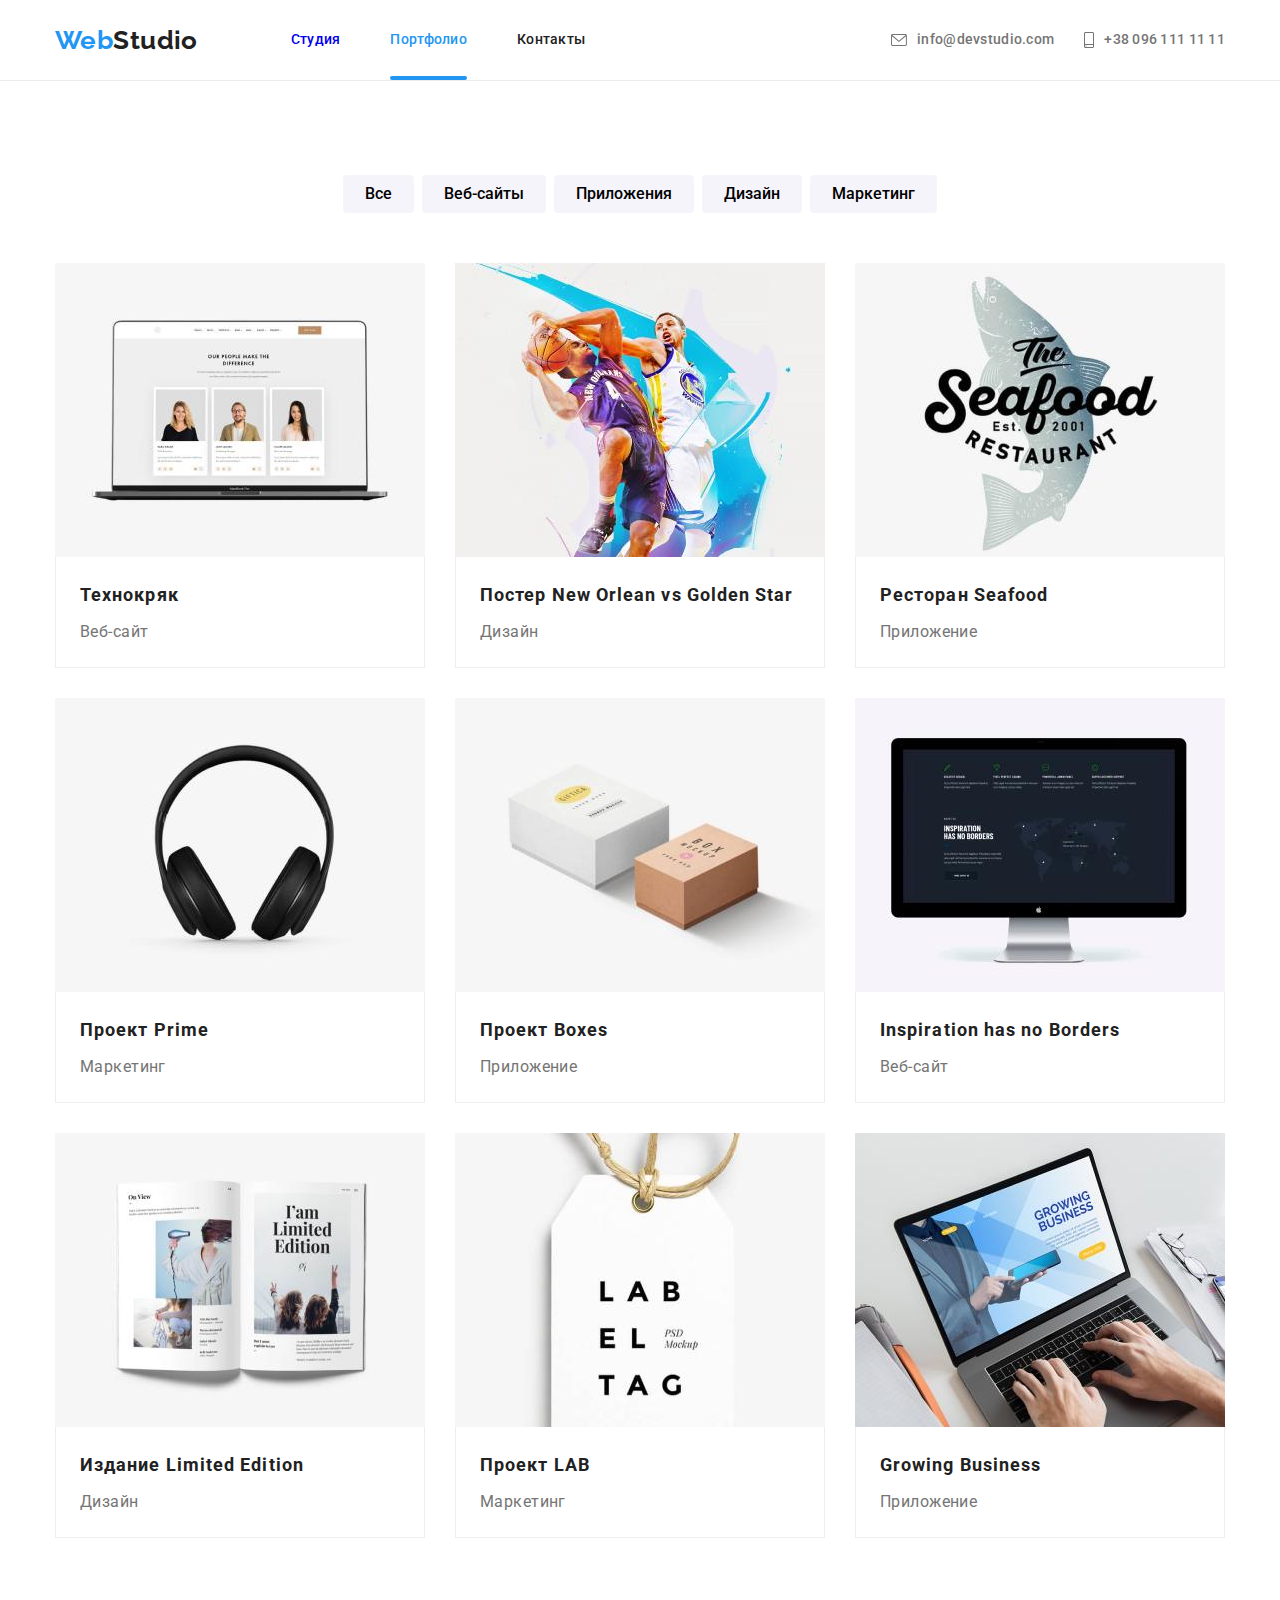
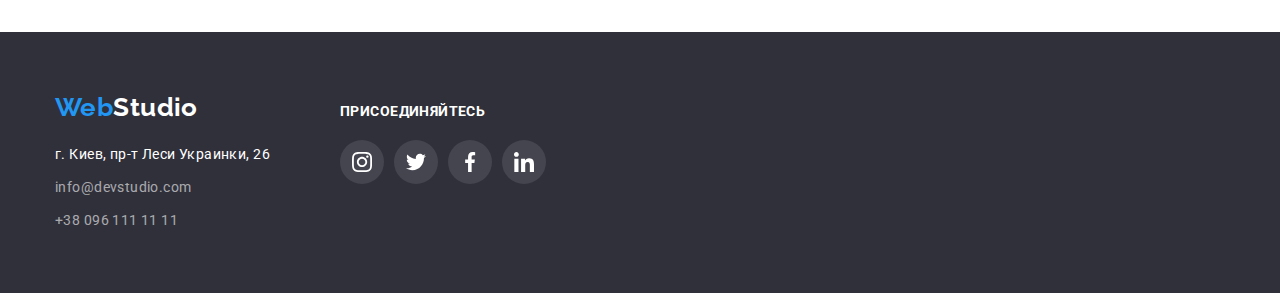
==== portfolio.html @ 10dc18d7 "modal" ====
<!DOCTYPE html>
<html lang="ru">
<head>
    <meta charset="UTF-8">
    <meta http-equiv="X-UA-Compatible" content="IE=edge">
    <meta name="viewport" content="width=device-width, initial-scale=1.0">
    <title>Portfolio</title>
    <link href="https://fonts.googleapis.com/css2?family=Raleway:wght@700&family=Roboto:wght@400;500;700;900&display=swap"
        rel="stylesheet">
    <link rel="stylesheet" href="https://cdnjs.cloudflare.com/ajax/libs/modern-normalize/1.1.0/modern-normalize.min.css">
    <link rel="stylesheet" href="./css/styles.css">
</head>
<body>
    <!-- шапка -->
    <header class="page-header">
        <div class="conteiner main-nav">
            <nav class="contacts-header">
                <a class="logo" href="">Web<span class="colortext">Studio</span></a>
                <ul class="contacts">
                    <li class="item"><a href="./index.html" class="contacts-link">Студия</a></li>
                    <li class="item"><a href="" class="contacts-link current">Портфолио</a></li>
                    <li class="item"><a href="" class="contacts-link">Контакты</a></li>
                </ul>
            </nav>
            <ul class="items-icon">
    
                <li class="items">
    
                    <a href="mailto:info@devstudio.com" class="social-link-mail">
                        <svg class="icon-envelope" wight="16" height="12">
                            <use href="./imeges/icons.svg#icon-envelope"></use>
                        </svg>
                        info@devstudio.com</a>
                </li>
    
                <li class="items">
                    <a href="tel:+380961111111" class="social-link-tel">
                        <svg class="icon-smartphone" wight="10" height="16">
                            <use href="./imeges/icons.svg#icon-smartphone"></use>
                        </svg>
                        +38 096 111 11 11</a>
                </li>
    
            </ul>
    
        </div>
    
    </header>

<!-- Портфолио -->
<main class="">
    <section class="section">
        <div class="conteiner">
            <h1 hidden>Портфолио</h1>
            <ul class="buttons">
                <li class="botton"><button class="button-iten" type="button">Все</button></li>
                <li class="botton"><button class="button-iten" type="button">Веб-сайты</button></li>
                <li class="botton"><button class="button-iten" type="button">Приложения</button></li>
                <li class="botton"><button class="button-iten" type="button">Дизайн</button></li>
                <li class="botton"><button class="button-iten" type="button">Маркетинг</button></li>
            </ul>
  
    

    <!-- Проекты -->

    <ul class="portfolio">
        <li class="project">
            <a class="project-link" href="">
                <div class="project-overlay">
             <img class="project-img" src="./imeges/project(1).jpg" alt="на экране компьютера фото троих людей" width="370">
            <div class="div-overlay">
             <div class="overlay">
                <p class="text-overlay">Ресурс пропонує комплексні пропозиції з різним рівнем функціоналу та сервісів. Все це дозволить відвідувачу отримати
            вичерпні відомості про компанію чи приватну особу.</p>
             </div>
          </div>
             </div>

             <div class="block-project">
                <h2 class="project-name">Технокряк</h2>
            <p class="project-text">Веб-сайт</p>
            </div>
            </a>
        </li>
        
        <li class="project">
        <a class="project-link" href="">
            <div class="project-overlay">
          <img class="project-img" src="./imeges/project(2).jpg" alt="два парня играют в баскетбол" width="370">
            <div class="div-overlay">
                <div class="overlay">
                    <p class="text-overlay">Ресурс пропонує комплексні пропозиції з різним рівнем функціоналу та сервісів. Все це
                        дозволить відвідувачу отримати
                        вичерпні відомості про компанію чи приватну особу.</p>
                </div>
            </div>
            </div>
          <div class="block-project">
           <h2 class="project-name">Постер New Orlean vs Golden Star</h2> 
           <p class="project-text">Дизайн</p>
           </div>
           </a>
        </li>
        <li class="project">
         <a class="project-link" href="">
          <div class="project-overlay">
            <img class="project-img" src="./imeges/project(3).jpg" alt="лого ресторана the seabood" width="370">
            <div class="div-overlay">
                <div class="overlay">
                    <p class="text-overlay">Ресурс пропонує комплексні пропозиції з різним рівнем функціоналу та сервісів. Все це
                        дозволить відвідувачу отримати
                        вичерпні відомості про компанію чи приватну особу.</p>
                </div>
            </div>
            </div>
            <div class="block-project">
            <h2 class="project-name">Ресторан Seafood</h2>  
            <p class="project-text">Приложение</p>
            </div>
        </a>
        </li>
        <li class="project">
            <a class="project-link" href="">
            <div class="project-overlay">
            <img class="project-img" src="./imeges/project(4).jpg" alt="наушники черного цвета" width="370">
        <div class="div-overlay">
            <div class="overlay">
                <p class="text-overlay">Ресурс пропонує комплексні пропозиції з різним рівнем функціоналу та сервісів. Все це
                    дозволить відвідувачу отримати
                    вичерпні відомості про компанію чи приватну особу.</p>
            </div>
        </div>
        </div>
            <div class="block-project">
            <h2 class="project-name">Проект Prime</h2> 
            <p class="project-text">Маркетинг</p>
            </div>
        </a>
    </li>
        <li class="project">
            <a class="project-link" href="">
            <div class="project-overlay">
            <img class="project-img" src="./imeges/project(5).jpg" alt="коробка белого цвета и коробка бежевого цвета" width="370">
            <div class="div-overlay">
                <div class="overlay">
                    <p class="text-overlay">Ресурс пропонує комплексні пропозиції з різним рівнем функціоналу та сервісів. Все це
                        дозволить відвідувачу отримати
                        вичерпні відомості про компанію чи приватну особу.</p>
                </div>
            </div>
            </div>
            <div class="block-project">
            <h2 class="project-name">Проект Boxes</h2>  
            <p class="project-text">Приложение</p>
            </div>
       </a>
        </li>
        <li class="project">
            <a class="project-link" href="">
                <div class="project-overlay">
            <img class="project-img" src="./imeges/project(6).jpg" alt="экран ноутбука с изображением части карты страны" width="370">
            <div class="div-overlay">
                <div class="overlay">
                    <p class="text-overlay">Ресурс пропонує комплексні пропозиції з різним рівнем функціоналу та сервісів. Все це
                        дозволить відвідувачу отримати
                        вичерпні відомості про компанію чи приватну особу.</p>
                </div>
            </div>
            </div>
            <div class="block-project">
            <h2 class="project-name">Inspiration has no Borders</h2>
            <p class="project-text">Веб-сайт</p>
            </div>
        </a>
        </li>
        <li class="project">
        <a class="project-link" href="">
            <div class="project-overlay">
            <img class="project-img" src="./imeges/project(7).jpg" alt="открытая книга на первой странице которой девушка с феном в руке на второй две девушки" width="370">
            <div class="div-overlay">
                <div class="overlay">
                    <p class="text-overlay">Ресурс пропонує комплексні пропозиції з різним рівнем функціоналу та сервісів. Все це
                        дозволить відвідувачу отримати
                        вичерпні відомості про компанію чи приватну особу.</p>
                </div>
            </div>
            </div>
            <div class="block-project"> 
            <h2 class="project-name">Издание Limited Edition</h2>
            <p class="project-text">Дизайн</p>
            </div>
        </a>
        </li>
        <li class="project">
        <a class="project-link" href="">
            <div class="project-overlay">
             <img class="project-img" src="./imeges/project(8).jpg" alt="белая бирка с надписью labeltag" width="370">
            <div class="div-overlay">
                <div class="overlay">
                    <p class="text-overlay">Ресурс пропонує комплексні пропозиції з різним рівнем функціоналу та сервісів. Все це
                        дозволить відвідувачу отримати
                        вичерпні відомості про компанію чи приватну особу.</p>
                </div>
            </div>
            </div>
             <div class="block-project">
            <h2 class="project-name">Проект LAB</h2>
            <p class="project-text">Маркетинг</p>
            </div>
        </a>
        </li>
        <li class="project last">
            <a class="project-link" href="">
                <div class="project-overlay">
            <img class="project-img" src="./imeges/prpject(9).jpg" alt="руки работающие на клавеатуре ноутбука" width="370" >
        <div class="div-overlay">
            <div class="overlay">
                <p class="text-overlay">Ресурс пропонує комплексні пропозиції з різним рівнем функціоналу та сервісів. Все це
                    дозволить відвідувачу отримати
                    вичерпні відомості про компанію чи приватну особу.</p>
            </div>
        </div>
        </div>
            <div class="block-project">
            <h2 class="project-name">Growing Business</h2>
            <p class="project-text">Приложение</p>
            </div>
        </a>
        </li>
    </ul>
</div>
</section>
</main>

<!-- Подвал -->
<footer class="footer">
    <div class="conteiner box-footer">
        <div class="footer-box">
            <a class="logo web" href="">Web<span class="studiocolor">Studio</span></a>
            <address class="address">
                <ul class="link">
                    <li class="lk-footer"><a href="" class="link-address">г. Киев, пр-т Леси Украинки, 26</a></li>
                    <li class="lk-footer"><a href="mailto:info@devstudio.com" class="link-mail">info@devstudio.com</a>
                    </li>
                    <li class="lk-footer tel"><a href="tel:+380961111111" class="link-tel">+38 096 111 11 11</a></li>
                </ul>
            </address>
        </div>


        <div class="footer-box-icon">
            <p class="social-click">присоединяйтесь</p>
            <ul class="icon-footer">
                <li class="class-footer">
                    <a class="icon-footer-link" href="">
                        <svg class="footer-link" width="20" height="20">
                            <use href="./imeges/icons.svg#icon-instagram"></use>
                        </svg></a>
                </li>

                <li class="class-footer">
                    <a class="icon-footer-link" href="">
                        <svg class="footer-link" width="20" height="20">
                            <use href="./imeges/icons.svg#icon-twitter"></use>
                        </svg></a>
                </li>
                <li class="class-footer">
                    <a class="icon-footer-link" href="">
                        <svg class="footer-link" width="20" height="20">
                            <use href="./imeges/icons.svg#icon-facebook"></use>
                        </svg></a>
                </li>
                <li class="class-footer">
                    <a class="icon-footer-link" href="">
                        <svg class="footer-link" width="20" height="20">
                            <use href="./imeges/icons.svg#icon-linkedin"></use>
                        </svg></a>
                </li>

            </ul>
        </div>
    </div>
</footer>

</body>

</html>
---- css/styles.css ----
:root {--primary-text-color:#212121;
--titel-text-color:#757575;
--accent-color:#2196F3;
--primary-white-color:#FFFFFF;
--h-button-color:#188CE8;
--box-shadow-color:0px 4px 4px rgba(0, 0, 0, 0.15);
--color-link-footer:rgba(255, 255, 255, 0.6);
--select-button-color:#F5F4FA;
--background-color:#2F303A ;
--borderbox-portfolio-color:#EEEEEE;
}

html {
    box-sizing: border-box; }
    *,
    *::before,
    *::after {box-sizing: inherit;}

body {
    font-family: 'Roboto', sans-serif;
    font-size: 14px;
    letter-spacing: 0.03em;
    color: var(--primary-text-color);
    background-color: var(--primary-white-color);
}

a {text-decoration: none;
}
ul {list-style: none;
    padding: 0px;
    margin: 0px;
}
h1,h2,h3,h4,h5,h6,p {
margin: 0px;
}

img {
     display: block;
     max-width: 100%;
     height: auto;
}

/* Шапка */

.conteiner {
    width: 1200px;
    margin-left: auto;
    margin-right: auto;
    padding-left: 15px;
    padding-right: 15px;
    
}
.contacts-header {
    display: flex;
    align-items: center;
}
.logo {

    color: var(--accent-color);
    font-family: 'Raleway',
    sans-serif;
    font-weight: 700;
    font-size: 26px;
    line-height: 1.19;
    cursor: pointer; 
}

.colortext {
    
    color: var(--primary-text-color);
}

.contacts {
    color: var(--titel-text-color);
    font-weight: 500;
    line-height: 1.14;
    letter-spacing: 0.02em;
    cursor: pointer;


    transition: color 250ms cubic-bezier(0.4, 0, 0.2, 1);
}

.contacts :visited {
    color: var(--primary-text-color);
}
.contacts :hover,.contacts :focus {
color: var(--accent-color);
}

.contacts .contacts-link.current {
    color: var(--accent-color);
    
    position: relative;
    display: block;
   
}   


.social-link-mail,.social-link-tel {
    color: var(--titel-text-color);
        font-weight: 500;
        font-size: 14px;
        line-height: 1.14;
        letter-spacing: 0.02em;
    }

  .social-link {
        transition: color 250ms cubic-bezier(0.4, 0, 0.2, 1);
}

 .social-link:hover,.social-link:focus {
    color: var(--accent-color);
 }


/* Флекс контейнер в хедер */
.page-header {
border-bottom: 1px solid #ECECEC;
}

.main-nav {
    display: flex;  
}

.contacts-header {
    display: flex;
    align-items: center
}

 .logo {
     display: block;
     margin-right: 93px;
 }

.contacts,.social-link {
    display: flex;
}

.social-link {
    margin-left: auto;
}
.contacts .item,.social-link .items {
    margin-right: 50px;
   
}
.item:nth-child(3) {
    margin-right: 0px; 
}

.items:nth-child(2) {
    margin-right: 0px;
}
.contacts-link {
    display: block;
    padding-top: 32px;
    padding-bottom: 32px;
}
.social-link-mail,.social-link-tel  {
     display: block;
     padding-top: 32px;
     padding-bottom: 32px;
 }

 /* Фон и декоративные элементы в шапкe */
.item {
    display: flex;
}

.items-icon {
    display: flex;
   
    align-items: center;
    margin-left: auto;
}
.items + .items {
    margin-left: 30px;
}

.items {
transition: fill 250ms cubic-bezier(0.4, 0, 0.2, 1);
}

.items:hover,.items:focus {
    fill: var(--accent-color);
}
.social-link-mail,.social-link-tel {
    display: flex;
    justify-content: center;
    align-items: center;

    transition: color 250ms cubic-bezier(0.4, 0, 0.2, 1);
    
}

.social-link-mail:hover,.social-link-mail:focus,
.social-link-tel:hover,.social-link-tel:focus {
    color: var(--accent-color);
}

.icon-envelope {
    display: inline-block;
    width: 16px;
    height: 12px;
   fill: var(--titel-text-color);
  margin-right: 10px;

transition: fill 250ms cubic-bezier(0.4, 0, 0.2, 1);
}

 .icon-envelope:hover,
.icon-envelope:focus {
    fill: var(--accent-color);
} 
 .icon-smartphone {
    fill: var(--titel-text-color);
    display: inline-block;
    width: 10px;
    height: 16px;
    margin-right: 10px;

    transition: fill 250ms cubic-bezier(0.4, 0, 0.2, 1);
    
 }

.icon-smartphone:hover,
.icon-smartphone:focus {
    fill: var(--accent-color);
} 

/* Подчеркивание текущей страници в шапке 
   */
.contacts .contacts-link.current::after {
    content: "";
    display: block;
    width: 100%;
    height: 4px;
    background-color: var(--accent-color);
    border-radius: 2px;
    left: 0;
    bottom: 0;

    position: absolute;
    /* transition: background-color 250ms cubic-bezier(0.4, 0, 0.2, 1); */

}


 /* Заказать услугу */
   .section-main {
  background-color: var(--background-color);
  padding-bottom: 200px;
  padding-top: 200px;
  text-align: center;

}
.section {
    padding-top: 94px;
    padding-bottom: 94px;
   }

  .post-titel 
  { 
    color: var(--primary-white-color);
    font-weight: 900;
    font-size: 44px;
    line-height: 1.36;
    text-align: center;
    letter-spacing: 0.06em;
    text-transform: uppercase;
   
    margin: 0px auto;
    margin-bottom: 30px;
    width: 696px;
  }

.post-button {
        color: var(--primary-white-color);
        background-color: var(--accent-color);
        font-weight: 700;
        font-size: 16px;
        line-height: 30px;
       
        display: flex;
        align-items: center;
        text-align: center;
        cursor: pointer;
        border-radius: 4px;
        border: none;
        margin: 0px auto;
        padding: 10px 32px 10px 32px;
        letter-spacing: 0.06em;

        transition: background-color 250ms cubic-bezier(0.4, 0, 0.2, 1);
        
}

.post-button:hover,.post-button:focus {
    background-color: var(--h-button-color);
}
    
/* Фон и декор. елементы в разделе "заказать услугу" */
.section-main {
    max-width: 1600px;
    height: 600px;
    background-image: url(../imeges/img.jpg);
    margin-left: auto;
    margin-right: auto;
    background-position: center;
    background-repeat: no-repeat;
    background-image: linear-gradient(to right,rgba(47, 48, 58, 0.4),
    rgba(47, 48, 58, 0.4)),
    url(../imeges/img.jpg);
}

/* Модальное окно в разделе заказать услугу  */

.backdrop {
    position: fixed;
    top: 0%;
    left: 0%;

    width: 100%;
    height: 100%;
    background-color: rgba(0, 0, 0, 0.2);

    opacity: 1;
    visibility: visible;
    transition: opacity 250ms cubic-bezier(0.4, 0, 0.2, 1),
    visibility 250ms cubic-bezier(0.4, 0, 0.2, 1);
   
}

.backdrop.is-hidden {
       visibility: hidden;
       opacity: 0;
       pointer-events: none;
 

}
.modal {
    position: absolute;
    
    top: 50%;
    left: 50%;
    transform: translate(-50%,-50%);

    min-width: 528px;
    min-height: 581px;
    border-radius: 4px;

    background-color: var(--primary-white-color);
    box-shadow: 0px 1px 3px rgba(0, 0, 0, 0.12),
    0px 1px 1px rgba(0, 0, 0, 0.14),
    0px 2px 1px rgba(0, 0, 0, 0.2);

}
.modal-button {
        position: absolute;
        width: 30px;
        height: 30px;
        border-radius: 50%;
    
        top: 0px;
        right: 0px;
   
        background-color: var(--primary-white-color) ;
        border: 1px solid rgba(0, 0, 0, 0.1);
        margin: 8px 8px auto auto;
        cursor: pointer;
       
}

.icon-vector {
        position: absolute; 
        top: 50%;
        left: 50%;
        transform: translate(-50%, -50%);
  
}
/* Оссобенности */

.benefits {
   display: flex; 
}
.benefits-li {
    width: 270px;
    margin-right: 30px;
    margin-top: 0px;
    margin-bottom: 0px;
  
}
.benefits-li:nth-child(4) {
    margin-right: 0px; 
    padding-left: 0px;
    padding-right: 0px;   
}
.benefits-title {
    font-size: 14px;
    font-weight: 700;
    line-height: 1.14;
    text-transform: uppercase;
    margin-top: 0px;
    margin-bottom: 10px;
}
.benefits-post {
        color: var(--titel-text-color);
        font-weight: 400;
        line-height: 1.71;
        margin-top: 0px;
        margin-bottom: 0px;
}

/* Декоративные ел. в разделе оссобенности  */
.icon-benefit-decor {
    display: flex;
}

.icon-benefit {
    display: flex;
    align-items: center;
    justify-content: center;
    
    width: 270px;
    height: 120px;
    background-color: rgba(245, 244, 250, 1);
    
    border-radius: 4px;
    margin-right: 30px;
    margin-bottom: 30px;
}

.icon-benefit:nth-child(4) {
    margin-right: 0px;
}

.icon-decor {
    background-position: center;
}
/* Чем мы занимаемся */

.over-work {
    padding-top: 0px;
}
.work { 
        margin-bottom: 50px;
        text-align: center;
        align-items: center;

        font-weight: 700;
        font-size: 36px;
        line-height: 1.16;   
    }

.gallery {
    display: flex;
}

.foto {
    display: block;
    width: 370px;
    margin-right: 30px;
    margin-bottom: 0px;
}
.foto:nth-child(3) {
    margin-right: 0px;
    padding-right: 0px;
}

/* Переходы и анимац. в разделе чем мы занимаемся  */
 .foto-foun {
       position: relative;  
 }

 .foun {

    position: absolute;
   
    bottom: 0px;

    width: 370px;
    height: 70px;
    background-color: rgba(47, 48, 58, 0.8);
   
    color: var(--primary-white-color);
    font-weight: 700;
    font-size: 14px;
    line-height: 1.14;
    text-align: center;
    letter-spacing: 0.03em;
    text-transform: uppercase;
 }
    
    .foun-text {
      position: absolute;
      top: 50%;
      left: 50%;
      transform: translate(-50%, -50%);
    }

/* Фон и декор. ел. в разделе особенности. */



/* Наша команда */

.over-comand {
    background-color: var(--select-button-color);
    align-items: center;
}

.team {
    
        font-weight: 700;
        font-size: 36px;
        line-height: 1.16;

        text-align: center;
        margin-top: 0px;
        margin-bottom: 50px;
        }

 .team-over {
         display: flex;
 }
 .team-block {
    background-color: var(--primary-white-color);
    border-radius: 0px 0px 4px 4px;
    margin-right: 30px; 
    
 }
 .team-block:nth-child(4) {
     margin-right: 0px;
 }
 /* .team-block:nth-child(4) {
    margin-right: 0px;
 } */
 .team-foto {
          width: 270px;
          margin-top: 0px;
          margin-bottom: 30px;
          margin-left: 0px;
          margin-right: 0px;
        }

 .team-member {
        font-weight: 500;
        font-size: 16px;
        line-height: 1.18;
        text-align: center;
        margin-top: 0px;
        margin-bottom: 10px; 
 }

.team-post {
    color: var(--titel-text-color);
        font-size: 16px;
        line-height: 1.18;
        text-align: center;
        margin: 0px;
        margin-bottom: 16px;
}

/* Тень в разделе наша команда  */
.team-block {
    box-shadow: 0px 1px 3px rgba(0, 0, 0, 0.12),
     0px 1px 1px rgba(0, 0, 0, 0.14), 
     0px 2px 1px rgba(0, 0, 0, 0.2);
}

/* Декоративные ел. в разделе наша команда */
.icon-teams {
    display: flex;
    margin-bottom: 30px;
    justify-content: center;
    align-items: center;
}

.icon-teams-links {
  
    width: 44px;
    height: 44px; 
    margin-right: 10px;
   
}
.icon-teams-links:nth-child(4) {
    margin-right: 0px;  
}

.icon-teams-link {
    display: flex;
    align-items: center;
    justify-content: center;
    fill: #AFB1B8;
    width: 100%;
    height: 100%; 
    border-radius: 50%;    

    transition: fill 250ms cubic-bezier(0.4, 0, 0.2, 1), 
    background-color 250ms cubic-bezier(0.4, 0, 0.2, 1);
    
}

.icon-teams-link:hover,.icon-teams-link:focus {
    fill: var(--primary-white-color);
    background-color: var(--accent-color);
}
.icon-link {
    margin-right: 0px;
}


/* Постоянные клиенты */

.clients {
        font-weight: 700;
        font-size: 36px;
        line-height: 1.16;
        text-align: center;
        letter-spacing: 0.03em;
      
        margin-top: 0px;
        margin-bottom: 50px;
}
/* 
Декоративные ел. в разделе Постоянные клиенты */
.logo-clients {
    display: flex;
    margin-left: auto;
    margin-right: auto;  

}
.logo-clients-link {
    width: 170px;
    height: 92px;
    margin-right: 30px;
}

.logo-clients-link:nth-child(6n) {
    margin-right: 0px;
}

.logo-link {
display: flex;
justify-content: center;
align-items: center;
width: 100%;
height: 100%;
 
fill: rgba(175, 177, 184, 1);
border: 1px solid rgba(175, 177, 184, 1);
border-radius: 4px;

transition: fill 250ms cubic-bezier(0.4, 0, 0.2, 1),
border 250ms cubic-bezier(0.4, 0, 0.2, 1);

}


    
.logo-link:hover,.logo-link:focus {
    fill: var(--accent-color);
    border: 1px solid #2196F3;
}
.icon-logo {
fill:rgba(175, 177, 184, 1);

transition: fill 250ms cubic-bezier(0.4, 0, 0.2, 1);
} 

.icon-logo:hover,.icon-logo:focus {
    fill: var(--accent-color);
}

/* Подвал */

.footer {
    color: var(--primary-white-color);
    background-color: var(--background-color);
    margin: 0px;
    padding-top: 60px;
    padding-bottom: 60px;

}

.web {
    margin: 0px 0px 20px 0px;
    color: var(--accent-color);

}
.studiocolor {
    margin: 0px 0px 20px 0px;
    color: var(--primary-white-color);
}

.link {
    display: block;
    margin-top: 0px;
    margin-bottom: 0px;
    padding: 0px;

    font-weight: 400;
    line-height: 1.71;
    font-style: normal;
}

.lk-footer {
    margin-bottom: 9px;
}
.lk-footer:nth-child(3n) {
   margin-bottom: 0px;
}

.link-address {
    color: var(--primary-white-color);
    margin-right: 70px;
}

.link-mail,
.link-tel {
    color: var(--color-link-footer);
}

.social-click {
    display: inline;
    font-size: 14px;
    line-height: 1.14;
    letter-spacing: 0.03em;
    text-transform: uppercase;
    font-weight: 700;     
}

.icon-footer {
   margin-top: 20px;
}
/* Декоративные ел. в футер */
.box-footer {
    display: flex;
    align-items: baseline;
}

.icon-footer {
    display: flex;
    align-items: center;
    justify-content: center;
}
.class-footer {
    width: 44px;
    height: 44px;
    margin-right: 10px;     
}

.class-footer:nth-child(4) {
    margin-right: 0px;
}
.icon-footer-link {
    display: flex;
    align-items: center;
    justify-content: center;
    width: 100%;
    height: 100%;
    border-radius:50%;
    fill: var(--primary-white-color);
    background-color:rgba(255, 255, 255, 0.1);
    
    transition: background-color 250ms cubic-bezier(0.4, 0, 0.2, 1);
    
}
.icon-footer-link:hover,.icon-footer-link:focus {
    background-color: var(--accent-color);
    border-radius: 50%;
}





/* Портфолио страница сайта №2 */

/* Портфолио */


.buttons {
    display: flex;
    justify-content: center;
    margin-top: 0px;
    margin-bottom: 50px;
    padding: 0px;  
}

.botton + .botton {
    margin-left: 8px;
}
.botton {
    display: inline-block;
    
    margin-top: 0px;
    margin-bottom: 0px;
    padding-bottom: 0px;  
}



.button-iten
{   padding: 6px 22px;
     border: none;
     border-radius: 4px;

    background-color: var(--select-button-color);
    font-weight: 500;
    font-size: 16px;
    line-height: 1.62;
    text-align: center;
    cursor: pointer;

    transition: color 250ms cubic-bezier(0.4, 0, 0.2, 1),
    background-color 250ms cubic-bezier(0.4, 0, 0.2, 1);
    
}

.button-iten:hover,.button-iten:focus 
{
    color: var(--primary-white-color);
    background-color: var(--accent-color);
    }
    /* .button-iten :not(:nth-child(5n)) {
    margin-right: 8px;
} */

/* Тень в портфолио (кнопки-ховер) */
.buttons {
    transition: box-shadow 250ms cubic-bezier(0.4, 0, 0.2, 1);
    
}

.buttons :hover,.buttons :focus {
    box-shadow: 0px 3px 1px rgba(0, 0, 0, 0.1), 
    0px 1px 2px rgba(0, 0, 0, 0.08),
     0px 2px 2px rgba(0, 0, 0, 0.12);
}


/* Проекты */

.portfolio {
    display: flex;
    flex-wrap: wrap;
    box-sizing: border-box;
    padding-left: 0px; 
    
}
.project {
    width: 370px;
    margin-right: 30px;
    margin-bottom: 30px;
   
}

.project:nth-child(3n) {
margin-right: 0px;
}

.project:nth-last-child(-n + 3) {
    margin-bottom: 0px;
}

.block-project{
    padding-top: 20px;
    padding-bottom: 20px;
    padding-left: 24px;
    padding-right: 24px;
    border-bottom: 1px solid #EEEEEE;
    border-right: 1px solid #EEEEEE;
    border-left: 1px solid #EEEEEE;
}

.project-img { 
    margin-top: 0px;
    margin-bottom: 0px;
}
   .project-name 
   {margin-top: 0px;
    margin-bottom: 4px;
 
   color: var(--primary-text-color);
   font-weight: 700;
   font-size: 18px;
   line-height: 2;
   letter-spacing: 0.06em;
}

.project-text
{   margin-top: 0px;
    margin-bottom: 0px;

    color: var(--titel-text-color);
    font-size: 16px;
    line-height: 1.88; 
}

.last {
    margin-bottom: 0px;
}

/* Тень в портфолио (проекты) */
.project-link {
    display: block;
    cursor: pointer;

    transition: box-shadow 250ms cubic-bezier(0.4, 0, 0.2, 1);
}
.project-link:hover,.project-link:focus {
    
box-shadow: 0px 1px 1px rgba(0, 0, 0, 0.12), 
0px 4px 4px rgba(0, 0, 0, 0.06),
1px 4px 6px rgba(0, 0, 0, 0.16);
}

/* Переходы и анимации в портфолео (проекты) */
 
.project-overlay {
  position: relative;
  overflow: hidden; 
}
.project-overlay:hover .div-overlay {
transform: translateY(0);
}


 .div-overlay {
 
    position: absolute;

    top: 0px;
    left: 0px;
    width: 100%;
    height: 100%;

    background-color:rgba(33, 150, 243, 0.9);
    
    opacity: 0;
    transition: background-color 250ms cubic-bezier(0.4, 0, 0.2, 1),
    transform 250ms cubic-bezier(0.4, 0, 0.2, 1);
    transform: translateY(100%);
}
.text-overlay {
 
color: var(--primary-white-color);
   
    position: absolute;
    top: 50%;
    left: 50%;
    transform: translate(-50%,-50%);

/*   display: flex;
    align-items: center;
    justify-content: center; */
   
    padding: 63px 24px;  

    width: 100%;
    height: 100%;
    
    font-weight: 400;
    font-size: 18px;
    line-height: 1.56;
    letter-spacing: 0.03em;
     
    opacity: 0;
    transition: color 250ms cubic-bezier(0.4, 0, 0.2, 1);
   
}


.div-overlay:hover {
     opacity: 1;
}
.text-overlay:hover {
opacity: 1;
}
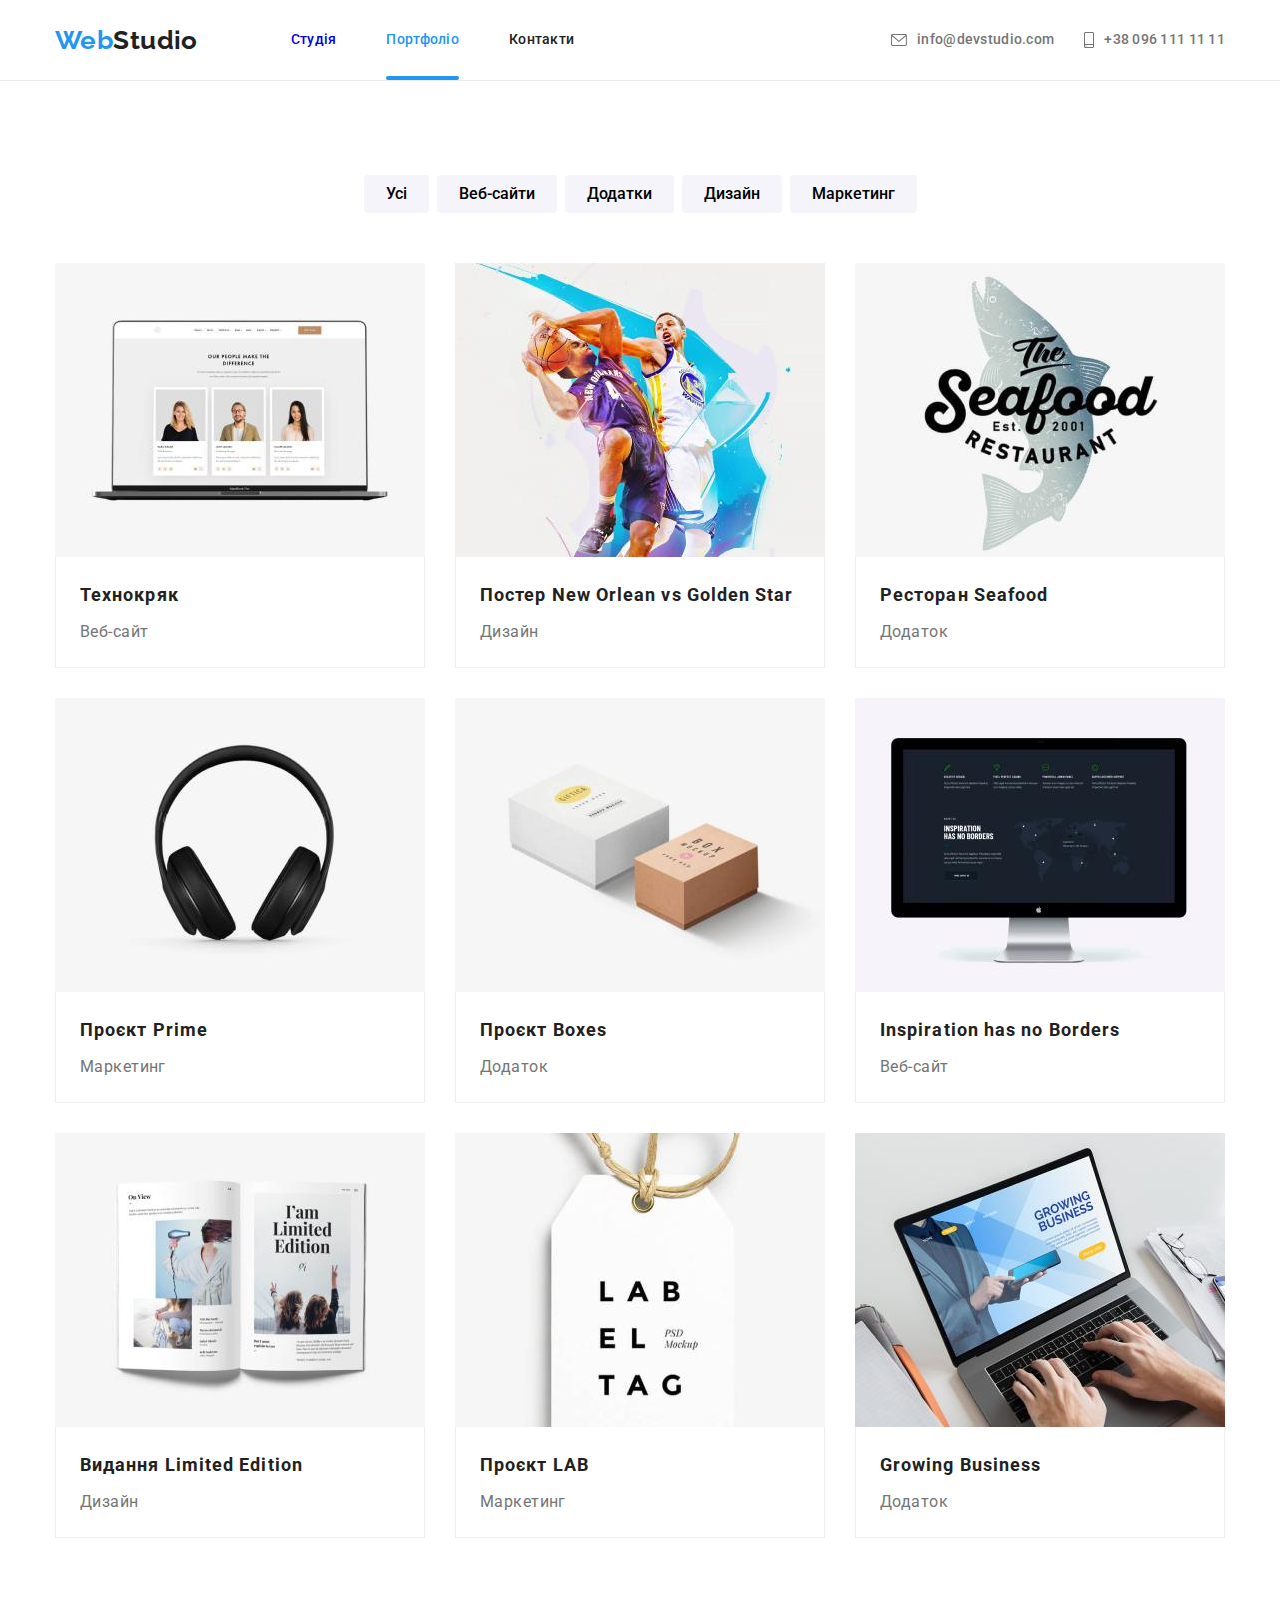
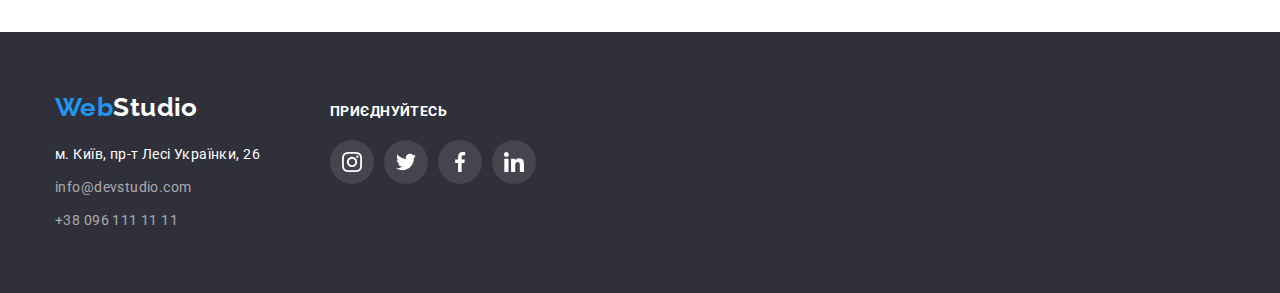
==== commit 2d6aadbd: "community" ====
--- a/portfolio.html
+++ b/portfolio.html
@@ -1,5 +1,5 @@
 <!DOCTYPE html>
-<html lang="ru">
+<html lang="ua">
 <head>
     <meta charset="UTF-8">
     <meta http-equiv="X-UA-Compatible" content="IE=edge">
@@ -17,9 +17,9 @@
             <nav class="contacts-header">
                 <a class="logo" href="">Web<span class="colortext">Studio</span></a>
                 <ul class="contacts">
-                    <li class="item"><a href="./index.html" class="contacts-link">Студия</a></li>
-                    <li class="item"><a href="" class="contacts-link current">Портфолио</a></li>
-                    <li class="item"><a href="" class="contacts-link">Контакты</a></li>
+                    <li class="item"><a href="./index.html" class="contacts-link">Студія</a></li>
+                    <li class="item"><a href="" class="contacts-link current">Портфоліо</a></li>
+                    <li class="item"><a href="" class="contacts-link">Контакти</a></li>
                 </ul>
             </nav>
             <ul class="items-icon">
@@ -47,22 +47,22 @@
     
     </header>
 
-<!-- Портфолио -->
+<!-- Портфоліо -->
 <main class="">
     <section class="section">
         <div class="conteiner">
-            <h1 hidden>Портфолио</h1>
+            <h1 hidden>Портфоліо</h1>
             <ul class="buttons">
-                <li class="botton"><button class="button-iten" type="button">Все</button></li>
-                <li class="botton"><button class="button-iten" type="button">Веб-сайты</button></li>
-                <li class="botton"><button class="button-iten" type="button">Приложения</button></li>
+                <li class="botton"><button class="button-iten" type="button">Усі</button></li>
+                <li class="botton"><button class="button-iten" type="button">Веб-сайти</button></li>
+                <li class="botton"><button class="button-iten" type="button">Додатки</button></li>
                 <li class="botton"><button class="button-iten" type="button">Дизайн</button></li>
                 <li class="botton"><button class="button-iten" type="button">Маркетинг</button></li>
             </ul>
   
     
 
-    <!-- Проекты -->
+    <!-- Проекти -->
 
     <ul class="portfolio">
         <li class="project">
@@ -116,7 +116,7 @@
             </div>
             <div class="block-project">
             <h2 class="project-name">Ресторан Seafood</h2>  
-            <p class="project-text">Приложение</p>
+            <p class="project-text">Додаток</p>
             </div>
         </a>
         </li>
@@ -133,7 +133,7 @@
         </div>
         </div>
             <div class="block-project">
-            <h2 class="project-name">Проект Prime</h2> 
+            <h2 class="project-name">Проєкт Prime</h2> 
             <p class="project-text">Маркетинг</p>
             </div>
         </a>
@@ -151,8 +151,8 @@
             </div>
             </div>
             <div class="block-project">
-            <h2 class="project-name">Проект Boxes</h2>  
-            <p class="project-text">Приложение</p>
+            <h2 class="project-name">Проєкт Boxes</h2>  
+            <p class="project-text">Додаток</p>
             </div>
        </a>
         </li>
@@ -187,7 +187,7 @@
             </div>
             </div>
             <div class="block-project"> 
-            <h2 class="project-name">Издание Limited Edition</h2>
+            <h2 class="project-name">Видання Limited Edition</h2>
             <p class="project-text">Дизайн</p>
             </div>
         </a>
@@ -205,7 +205,7 @@
             </div>
             </div>
              <div class="block-project">
-            <h2 class="project-name">Проект LAB</h2>
+            <h2 class="project-name">Проєкт LAB</h2>
             <p class="project-text">Маркетинг</p>
             </div>
         </a>
@@ -224,7 +224,7 @@
         </div>
             <div class="block-project">
             <h2 class="project-name">Growing Business</h2>
-            <p class="project-text">Приложение</p>
+            <p class="project-text">Додаток</p>
             </div>
         </a>
         </li>
@@ -240,7 +240,7 @@
             <a class="logo web" href="">Web<span class="studiocolor">Studio</span></a>
             <address class="address">
                 <ul class="link">
-                    <li class="lk-footer"><a href="" class="link-address">г. Киев, пр-т Леси Украинки, 26</a></li>
+                    <li class="lk-footer"><a href="" class="link-address">м. Київ, пр-т Лесі Українки, 26</a></li>
                     <li class="lk-footer"><a href="mailto:info@devstudio.com" class="link-mail">info@devstudio.com</a>
                     </li>
                     <li class="lk-footer tel"><a href="tel:+380961111111" class="link-tel">+38 096 111 11 11</a></li>
@@ -250,7 +250,7 @@
 
 
         <div class="footer-box-icon">
-            <p class="social-click">присоединяйтесь</p>
+            <p class="social-click">приєднуйтесь</p>
             <ul class="icon-footer">
                 <li class="class-footer">
                     <a class="icon-footer-link" href="">
--- a/css/styles.css
+++ b/css/styles.css
@@ -904,12 +904,14 @@
 }
 
 /* Тень в портфолио (проекты) */
+
 .project-link {
     display: block;
     cursor: pointer;
 
     transition: box-shadow 250ms cubic-bezier(0.4, 0, 0.2, 1);
 }
+
 .project-link:hover,.project-link:focus {
     
 box-shadow: 0px 1px 1px rgba(0, 0, 0, 0.12), 
@@ -919,14 +921,14 @@
 
 /* Переходы и анимации в портфолео (проекты) */
  
+
 .project-overlay {
   position: relative;
   overflow: hidden; 
 }
 .project-overlay:hover .div-overlay {
 transform: translateY(0);
-}
-
+ }
 
  .div-overlay {
  
@@ -944,19 +946,16 @@
     transform 250ms cubic-bezier(0.4, 0, 0.2, 1);
     transform: translateY(100%);
 }
+
 .text-overlay {
  
-color: var(--primary-white-color);
+    color: var(--primary-white-color);
    
     position: absolute;
     top: 50%;
     left: 50%;
     transform: translate(-50%,-50%);
 
-/*   display: flex;
-    align-items: center;
-    justify-content: center; */
-   
     padding: 63px 24px;  
 
     width: 100%;
@@ -977,5 +976,5 @@
      opacity: 1;
 }
 .text-overlay:hover {
-opacity: 1;
+     opacity: 1;
 }